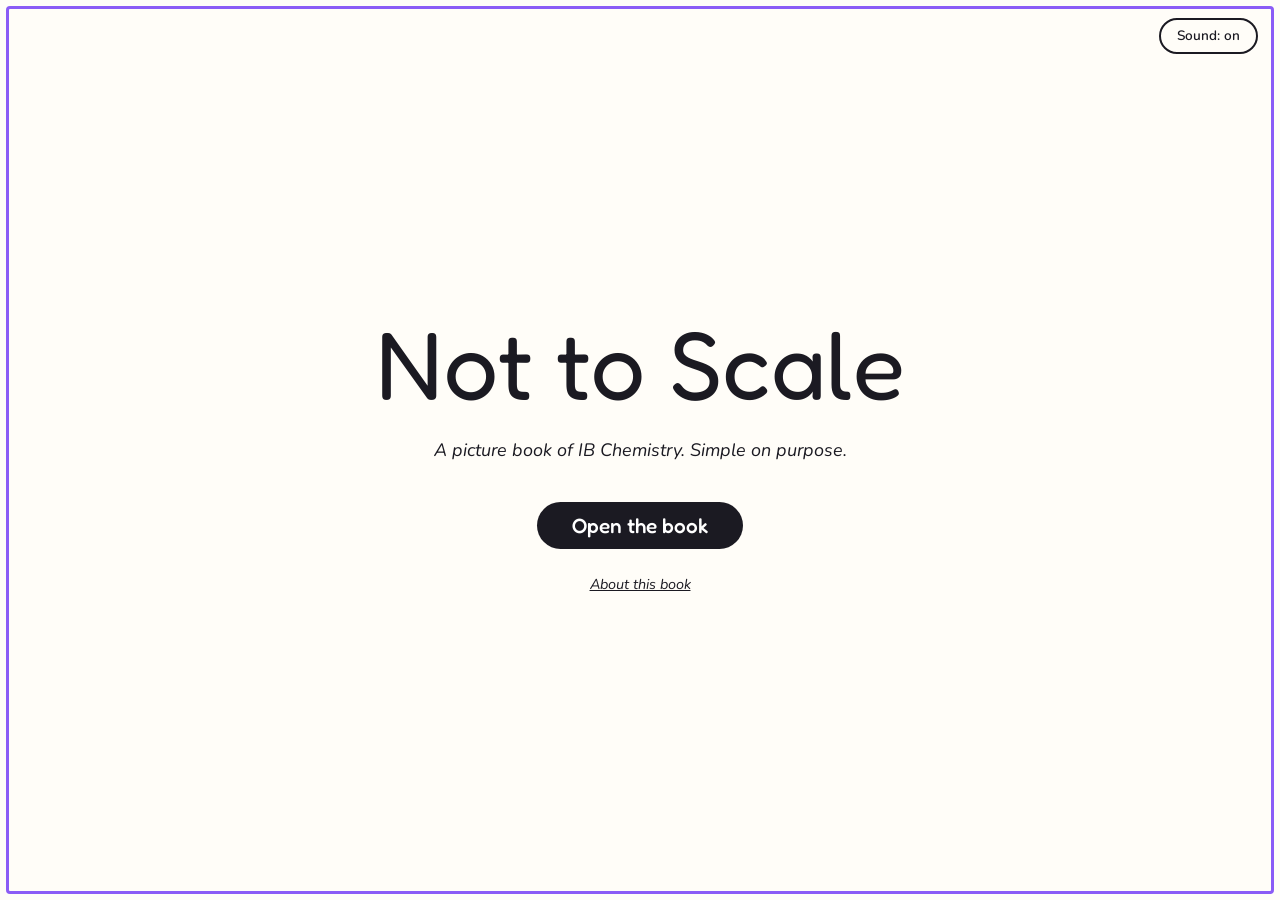
==== dev.html @ e0041e3c "Clean-up: build step (dev.html -> bundled index.html), no-cache dev server, line-ending config, docs" ====
<!DOCTYPE html>
<html lang="en">
<head>
  <meta charset="UTF-8">
  <meta name="viewport" content="width=device-width, initial-scale=1">
  <title>Not to Scale</title>
  <script>document.documentElement.className = "js";</script>
  <link rel="preconnect" href="https://fonts.googleapis.com">
  <link rel="preconnect" href="https://fonts.gstatic.com" crossorigin>
  <link href="https://fonts.googleapis.com/css2?family=Fredoka:wght@400;500&family=Nunito:ital,wght@0,400;0,600;1,400&display=swap" rel="stylesheet">
  <link rel="stylesheet" href="css/styles.css">
</head>
<body>

  <div class="frame" aria-hidden="true"></div>

  <button class="mute" id="mute" type="button" aria-pressed="false">Sound: on</button>

  <div class="topbar" id="topbar" hidden>
    <button class="mute" id="contentsBtn" type="button">Contents</button>
    <span class="counter" id="counter" aria-label="Page number"></span>
    <button class="mute" id="aboutBtn" type="button">About</button>
  </div>

  <!-- Cover: the first tap unlocks audio -->
  <div class="cover" id="cover">
    <h1 class="cover-title">Not to Scale</h1>
    <p class="cover-sub">A picture book of IB Chemistry. Simple on purpose.</p>
    <button class="open-btn" id="openBook" type="button">Open the book</button>
    <button class="about-link" id="aboutLinkCover" type="button">About this book</button>
  </div>

  <!-- About -->
  <section class="contents" id="about" hidden aria-label="About">
    <div class="contents-inner">
      <h2>About</h2>
      <p><em>Not to Scale</em> is a picture book that explains IB Chemistry topics: simple, friendly
      illustrations that move gently, short captions, and things you can tap to see what's really
      going on underneath.</p>
      <p>It simplifies on purpose. Real atoms aren't red, electrons don't really orbit like little
      planets, and almost nothing here is drawn to scale &mdash; every page that simplifies says so,
      in its own small, slightly cheeky footnote. That honesty about models being models is itself
      an IB idea.</p>
      <p>It's mainly for understanding, not for drilling. Still, each page ends with one optional
      <em>Check yourself</em> question in the style of IB paper 1, there is a glossary and a data booklet
      panel (both from the Contents page, and the <em>Data booklet</em> notes under captions open the booklet
      section), and the Contents page marks the pages you've visited. That progress stays in your browser only.</p>
      <p>Where a page quotes a real value, a small <em>Data booklet</em> note says which section of the IB
      Chemistry data booklet (first assessment 2025) it comes from, so you can find it there too. The
      contents page follows the syllabus, with each topic's code.</p>
      <p>Made by an IB Chemistry student, built together with Claude Code.</p>
      <button class="nav-btn" id="aboutClose" type="button">Close</button>
    </div>
  </section>

  <main class="page" id="page" inert>
    <h1 class="title fade" id="title">Not to Scale</h1>

    <div class="rule" aria-hidden="true">
      <span class="cap cap-left"></span>
      <span class="line"></span>
      <span class="cap cap-right"></span>
    </div>

    <!-- Two stacked caption layers; the engine crossfades between them -->
    <div class="captions" id="captions" aria-live="polite">
      <div class="caption" id="capA"></div>
      <div class="caption" id="capB"></div>
    </div>

    <!-- The engine draws each page's picture into #pageRoot -->
    <svg class="scene" id="scene" viewBox="0 0 1000 480" role="img" aria-labelledby="sceneTitle sceneDesc">
      <title id="sceneTitle"></title>
      <desc id="sceneDesc"></desc>
      <g id="pageRoot"></g>
    </svg>

    <p class="legend fade" id="legend" hidden></p>
  </main>

  <nav class="nav" id="nav" aria-label="Pages">
    <button class="nav-btn" id="backBtn" type="button" hidden>&larr; Back</button>
    <button class="nav-btn" id="replayBtn" type="button" hidden>&#8634; Replay</button>
    <button class="nav-btn" id="nextBtn" type="button" hidden>Next &rarr;</button>
  </nav>

  <!-- Contents page -->
  <section class="contents" id="contents" hidden aria-label="Contents">
    <div class="contents-inner">
      <h2>Contents</h2>
      <div id="tocBody"></div>
    </div>
  </section>

  <button class="lab-link" id="labLink" type="button">sound lab</button>
  <section class="lab" id="lab" hidden aria-label="Sound lab">
    <h2>Sound lab</h2>
    <div id="labBody"></div>
    <p class="lab-note">Tune by ear, then send me the numbers below.</p>
    <textarea id="labOut" readonly rows="6" aria-label="Current sound numbers"></textarea>
    <button class="nav-btn" id="labClose" type="button">Close</button>
  </section>

  <script src="https://cdnjs.cloudflare.com/ajax/libs/gsap/3.12.5/gsap.min.js"></script>
  <script src="js/selftest.js"></script>
  <script src="js/sound.js"></script>
  <script src="js/lab.js"></script>
  <script src="js/camera.js"></script>
  <script src="js/hint.js"></script>
  <script src="js/particles.js"></script>
  <script src="js/engine.js"></script>
  <script src="js/kit.js"></script>
  <script src="js/data-quiz.js"></script>
  <script src="js/data-glossary.js"></script>
  <script src="js/data-booklet.js"></script>
  <script src="js/study.js"></script>

  <!-- Pages, in book order (same order as the syllabus plan in pages/00-planned.js).
       To add a page, add one line here (see pages/_template.js). -->
  <script src="pages/00-planned.js"></script>
  <script src="pages/01-hydrogen.js"></script>
  <script src="pages/02-isotopes.js"></script>
  <script src="pages/05-massspec.js"></script>
  <script src="pages/06-emission.js"></script>
  <script src="pages/03-shells.js"></script>
  <script src="pages/07-mole.js"></script>
  <script src="pages/08-gases.js"></script>
  <script src="pages/04-ionic.js"></script>
  <script src="pages/09-covalent.js"></script>
  <script src="pages/10-metallic.js"></script>
  <script src="pages/11-periodic.js"></script>
  <script src="pages/12-functional.js"></script>
  <script src="pages/13-energy.js"></script>
  <script src="pages/14-collision.js"></script>
  <script src="pages/14a-maxwell.js"></script>
  <script src="pages/14b-catalysts.js"></script>
  <script src="pages/15-equilibrium.js"></script>
  <script src="pages/15b-lechatelier.js"></script>
  <script src="pages/16-acids.js"></script>
  <script src="pages/17-redox.js"></script>

  <script src="pages/s1-01-states.js"></script>
  <script src="pages/s1-02-kelvin.js"></script>
  <script src="pages/s1-03-orbitals.js"></script>
  <script src="pages/s1-04-convergence.js"></script>
  <script src="pages/s1-05-successive-ie.js"></script>
  <script src="pages/s1-06-molar-mass.js"></script>
  <script src="pages/s1-07-empirical.js"></script>
  <script src="pages/s1-08-concentration.js"></script>
  <script src="pages/s1-09-avogadros-law.js"></script>
  <script src="pages/s1-10-real-gases.js"></script>
  <script src="pages/s1-11-ideal-gas-law.js"></script>

  <script src="pages/s2-01-ionic-lattice.js"></script>
  <script src="pages/s2-02-multiple-bonds.js"></script>
  <script src="pages/s2-04b-build-molecule.js"></script>
  <script src="pages/s2-03-coordination-bond.js"></script>
  <script src="pages/s2-04-vsepr.js"></script>
  <script src="pages/s2-05-polarity.js"></script>
  <script src="pages/s2-06-giant-covalent.js"></script>
  <script src="pages/s2-07-imf.js"></script>
  <script src="pages/s2-08-chromatography.js"></script>
  <script src="pages/s2-09-benzene.js"></script>
  <script src="pages/s2-10-formal-charge.js"></script>
  <script src="pages/s2-11-hybridization.js"></script>
  <script src="pages/s2-12-metallic-strength.js"></script>
  <script src="pages/s2-13-bonding-triangle.js"></script>
  <script src="pages/s2-14-alloys.js"></script>
  <script src="pages/s2-15-addition-polymers.js"></script>

  <script src="pages/s3-01-periodic-table.js"></script>
  <script src="pages/s3-02-hydrogen.js"></script>
  <script src="pages/s3-03-metals-nonmetals.js"></script>
  <script src="pages/s3-04-oxidation-states.js"></script>
  <script src="pages/s3-05-ionization-dips.js"></script>
  <script src="pages/s3-06-transition-elements.js"></script>
  <script src="pages/s3-07-organic-formulas.js"></script>
  <script src="pages/s3-08-homologous-series.js"></script>
  <script src="pages/s3-09-naming.js"></script>
  <script src="pages/s3-10-isomers.js"></script>

  <script src="pages/r1-01-calorimetry.js"></script>
  <script src="pages/r1-02-bond-energies.js"></script>
  <script src="pages/r1-03-hess.js"></script>
  <script src="pages/r1-04-formation-combustion.js"></script>
  <script src="pages/r1-05-born-haber.js"></script>
  <script src="pages/r1-06-combustion.js"></script>
  <script src="pages/r1-07-fuels.js"></script>
  <script src="pages/r1-08-fuel-cell.js"></script>
  <script src="pages/r1-09-entropy.js"></script>
  <script src="pages/r2-01-rate.js"></script>
  <script src="pages/r2-02-rate-factors.js"></script>
  <script src="pages/r2-03-lechatelier-pt.js"></script>

  <script src="pages/r3-01-amphiprotic.js"></script>
  <script src="pages/r3-02-ph-scale.js"></script>
  <script src="pages/r3-03-kw.js"></script>
  <script src="pages/r3-04-strong-weak.js"></script>
  <script src="pages/r3-04b-acid-picker.js"></script>
  <script src="pages/r3-05-neutralization.js"></script>
  <script src="pages/r3-06-ph-curves.js"></script>
  <script src="pages/r3-07-redox-four-ways.js"></script>
  <script src="pages/r3-08-half-equations.js"></script>
  <script src="pages/r3-09-group-reactivity.js"></script>
  <script src="pages/r3-10-metals-in-acid.js"></script>
  <script src="pages/r3-11-rechargeable.js"></script>
  <script src="pages/r3-12-electrolysis.js"></script>
  <script src="pages/r3-13-organic-redox.js"></script>
  <script src="pages/r3-14-radicals.js"></script>
  <script src="pages/r3-15-nucleophilic-substitution.js"></script>
  <script src="pages/r3-16-electrophilic-addition.js"></script>

  <script>Book.boot();</script>
</body>
</html>
---- css/styles.css ----
/* ---------- Palette ---------- */
:root {
  --paper: #FFFDF8;
  --ink: #1B1A22;
  --proton: #FF3131;
  --electron: #0B44A8;
  --frame: #8B5CF6;
  --tap: #F5A524; /* reserved: "you can tap this" and nothing else */
}

* { box-sizing: border-box; }
[hidden] { display: none !important; }

html, body { margin: 0; min-height: 100%; }

body {
  background: var(--paper);
  color: var(--ink);
  font-family: "Nunito", system-ui, sans-serif;
  font-size: 1.125rem;
}

/* ---------- Frame ---------- */
.frame {
  position: fixed;
  inset: 6px;
  z-index: 30;
  border: 3px solid var(--frame);
  border-radius: 4px;
  pointer-events: none;
}

/* ---------- Cover ---------- */
.cover {
  position: fixed;
  inset: 0;
  z-index: 20;
  background: var(--paper);
  display: flex;
  flex-direction: column;
  align-items: center;
  justify-content: center;
  gap: 1rem;
  padding: 24px;
  text-align: center;
}
.cover-title {
  font-family: "Fredoka", sans-serif;
  font-weight: 400;
  font-size: clamp(3rem, 10vw, 6rem);
  margin: 0;
}
.cover-sub { margin: 0 0 1.5rem; font-style: italic; }
.open-btn {
  font: 500 1.3rem "Fredoka", sans-serif;
  color: #fff;
  background: var(--ink);
  border: 0;
  border-radius: 999px;
  padding: 0.7rem 2.2rem;
  cursor: pointer;
}
.open-btn:hover { background: #33313f; }
.about-link {
  margin-top: 0.5rem;
  background: none;
  border: 0;
  font: italic 0.9rem "Nunito", sans-serif;
  color: var(--ink);
  text-decoration: underline;
  cursor: pointer;
}

/* ---------- Page ---------- */
.page {
  min-height: 100vh;
  padding: 2.5rem 24px 6rem;
  display: flex;
  flex-direction: column;
  align-items: center;
}

.title {
  font-family: "Fredoka", sans-serif;
  font-weight: 400;
  font-size: clamp(2.4rem, 6vw, 4rem);
  margin: 0 0 1.2rem;
  text-align: center;
}

/* ---------- Rule with square end-caps ---------- */
.rule {
  width: 100%;
  height: 12px;
  display: flex;
  align-items: center;
}
.rule .line {
  flex: 1;
  height: 3px;
  background: var(--ink);
  transform-origin: center;
}
.rule .cap { width: 12px; height: 12px; background: var(--ink); flex: none; }

/* ---------- Captions (both pages share one grid cell) ---------- */
.captions {
  margin-top: 1.6rem;
  display: grid;
  justify-items: center;
  width: 100%;
}
.caption {
  grid-area: 1 / 1;
  margin: 0;
  max-width: 42ch;
  text-align: center;
  font-size: clamp(1.05rem, 2vw, 1.3rem);
}
.caption[aria-hidden="true"] { pointer-events: none; }
.caption p { margin: 0 0 0.5rem; }
.footnote { font-style: italic; font-size: 0.95em; }

/* ---------- Scene ---------- */
.scene {
  width: min(100%, 900px);
  height: auto;
  max-height: 52vh;
  margin-top: 1rem;
  overflow: hidden;
}

.orbit { fill: none; stroke: var(--ink); stroke-opacity: 0.18; stroke-width: 2; stroke-dasharray: 2 9; stroke-linecap: round; }
.proton { fill: var(--proton); }
.electron { fill: var(--electron); }

/* Tap-gold ring + invisible hit area over the atom */
.tap-ring { fill: none; stroke: var(--tap); stroke-width: 3; pointer-events: none; }
.hit { fill: transparent; cursor: pointer; }
.hit:focus { outline: none; }
.hit:focus-visible { stroke: var(--frame); stroke-width: 3; stroke-dasharray: 8 8; }
.nucleon-label { font: 500 15px "Fredoka", sans-serif; text-anchor: middle; dominant-baseline: central; pointer-events: none; }
.nuc-sym { font: 500 22px "Fredoka", sans-serif; fill: #fff; text-anchor: middle; dominant-baseline: central; pointer-events: none; }
.atom-name { font: 500 26px "Fredoka", sans-serif; fill: var(--ink); text-anchor: middle; }
.atom-sub { font: italic 400 18px "Nunito", sans-serif; fill: var(--ink); text-anchor: middle; }
.cloud-dot { fill: var(--electron); }
.cloud-blink { fill: var(--electron); }
.cloud-arrow line { stroke: var(--ink); stroke-width: 2.5; stroke-linecap: round; }
.cloud-arrow polygon { fill: var(--ink); }
.arrow-label { font: 500 22px "Fredoka", sans-serif; fill: var(--ink); }

.pointer-label { font: 500 30px "Fredoka", sans-serif; fill: var(--ink); }
.pointer-line { fill: none; stroke: var(--ink); stroke-width: 3; stroke-linecap: round; }
.pointer-head { fill: var(--ink); }

/* ---------- Legend (bottom-left, out of the way of the scenes) ---------- */
.legend {
  position: fixed;
  left: 28px;
  bottom: 24px;
  margin: 0;
  font-style: italic;
  font-size: 0.95rem;
  display: flex;
  gap: 1.2rem;
  align-items: center;
}
.dot { display: inline-block; border-radius: 50%; margin-right: 0.4rem; vertical-align: middle; }
.dot-p { width: 14px; height: 14px; background: var(--proton); }
.dot-n { width: 14px; height: 14px; background: #B8BEC6; margin-left: 0.6rem; }
.dot-e { width: 7px; height: 7px; background: var(--electron); margin-left: 0.6rem; }

/* ---------- Buttons ---------- */
.mute, .nav-btn {
  font: 600 0.9rem "Nunito", sans-serif;
  color: var(--ink);
  background: var(--paper);
  border: 2px solid var(--ink);
  border-radius: 999px;
  padding: 0.4rem 1rem;
  cursor: pointer;
}
.mute { position: fixed; top: 18px; right: 22px; z-index: 40; font-size: 0.85rem; }
.nav { position: fixed; right: 26px; bottom: 20px; z-index: 10; display: flex; gap: 0.6rem; }
.nav-btn { font-size: 1.05rem; padding: 0.5rem 1.3rem; }
.nav-btn:disabled { opacity: 0.4; cursor: default; }

button:focus-visible { outline: 3px solid var(--frame); outline-offset: 3px; }

/* Tap-gold glow: only ever used to say "tap me" */
.nav-btn.attn {
  border-color: var(--tap);
  box-shadow: 0 0 0 4px rgba(245, 165, 36, 0.35);
  animation: glow 1.4s ease-in-out infinite;
}
@keyframes glow {
  50% { box-shadow: 0 0 0 9px rgba(245, 165, 36, 0.12); }
}

/* ---------- Top bar (contents + page counter) ---------- */
.topbar { position: fixed; top: 18px; left: 22px; z-index: 40; display: flex; align-items: center; gap: 0.8rem; }
.topbar .mute { position: static; }
.counter { font: 600 0.85rem "Nunito", sans-serif; }

/* ---------- Contents page ---------- */
.contents { position: fixed; inset: 0; z-index: 35; background: var(--paper); overflow-y: auto; padding: 5rem 24px 3rem; }
.contents-inner { max-width: 640px; margin: 0 auto; }
.contents h2 { font: 400 2.4rem "Fredoka", sans-serif; margin: 0 0 1.5rem; }
.contents h3 { font: 500 1.05rem "Fredoka", sans-serif; margin: 1.6rem 0 0.4rem; color: var(--frame); }
.contents ul { list-style: none; margin: 0; padding: 0; }
.contents li { margin: 0.15rem 0; }
.toc-item { font: 600 1.05rem "Nunito", sans-serif; color: var(--ink); background: none; border: 0; padding: 0.3rem 0; cursor: pointer; text-align: left; }
.toc-item:hover { text-decoration: underline; }
.toc-soon { color: #8a8790; font-size: 1rem; padding: 0.3rem 0; }
.toc-soon span { font-style: italic; font-size: 0.85rem; }
.contents .toc-code { font: 600 0.75rem "Nunito", sans-serif; color: #6b6875; margin-left: 0.6rem; }

/* Pointer into the IB data booklet, under a caption */
.booklet {
  display: inline-block;
  margin-top: 0.3rem;
  padding: 0.35rem 0.75rem;
  border-left: 3px solid var(--frame);
  border-radius: 4px;
  background: rgba(139, 92, 246, 0.07);
  font-size: 0.82em;
  text-align: left;
}
.booklet span { font: 500 0.95em "Fredoka", sans-serif; margin-right: 0.35rem; }

/* ---------- Sound lab ---------- */
.lab-link {
  position: fixed;
  left: 50%;
  bottom: 8px;
  transform: translateX(-50%);
  z-index: 10;
  background: none;
  border: 0;
  font: italic 0.75rem "Nunito", sans-serif;
  color: #777;
  text-decoration: underline;
  cursor: pointer;
}
.lab {
  position: fixed;
  right: 22px;
  top: 60px;
  bottom: 20px;
  width: min(360px, calc(100vw - 44px));
  z-index: 50;
  overflow-y: auto;
  background: var(--paper);
  border: 2px solid var(--ink);
  border-radius: 14px;
  padding: 1rem 1.2rem;
  font-size: 0.9rem;
}
.lab h2 { font: 500 1.4rem "Fredoka", sans-serif; margin: 0 0 0.5rem; }
.lab fieldset { min-width: 0; border: 1px solid #ccc; border-radius: 8px; margin: 0 0 0.8rem; }
.lab legend { font-weight: 600; padding: 0 0.4rem; }
.lab label { display: grid; grid-template-columns: 7.5rem minmax(0, 1fr) 3rem; align-items: center; gap: 0.5rem; margin: 0.2rem 0; }
.lab input[type=range] { width: 100%; min-width: 0; }
.lab-play { font-size: 0.85rem; padding: 0.2rem 0.9rem; margin-bottom: 0.3rem; }
.lab textarea { width: 100%; font: 0.8rem monospace; margin-bottom: 0.6rem; }
.lab-note { margin: 0.3rem 0; font-style: italic; }

/* ---------- Intro starting state (only when JS is running) ---------- */
.js .fade { opacity: 0; }
.js .rule .line { transform: scaleX(0); }
.js .rule .cap { opacity: 0; }

@media (max-width: 600px) {
  .legend { position: static; margin-top: 0.5rem; }
  .page { padding-bottom: 7rem; }
}

/* ---------- Shared bits for pages 5 onward ---------- */
.particle { fill: var(--ion, #4C6E9E); }
:root { --ion: #4C6E9E; --heat: #E05A2B; --product: #2E9E63; --pos-ion: var(--proton); --neg-ion: var(--electron); }
.molecule-label { font: 500 20px "Fredoka", sans-serif; fill: var(--ink); text-anchor: middle; }
.axis-line { stroke: var(--ink); stroke-width: 2.5; stroke-linecap: round; fill: none; }
.energy-curve { stroke: var(--ink); stroke-width: 3; fill: none; stroke-linecap: round; }
.energy-fill { fill: var(--heat); opacity: 0.18; }
.spectrum-strip { fill: #14121b; }
.spectrum-line { stroke-width: 5; }
.mass-bar { fill: var(--electron); }
.mass-axis-label, .graph-label { font: 500 15px "Fredoka", sans-serif; fill: var(--ink); text-anchor: middle; }
.wire { stroke: var(--ink); stroke-width: 4; fill: none; stroke-linecap: round; }
.h-plus { fill: #fff; stroke: var(--ink); stroke-width: 2; }
.h-plus-label { font: 700 13px "Fredoka", sans-serif; fill: var(--ink); text-anchor: middle; dominant-baseline: central; pointer-events: none; }
.flow-arrow { fill: var(--tap); }
.ball { fill: #8B8590; }

/* ---------- Reduced motion ---------- */
@media (prefers-reduced-motion: reduce) {
  .nav-btn.attn { animation: none; outline: 3px solid var(--tap); outline-offset: 3px; }
}

/* ---------- Study tools: Check yourself, glossary, data booklet, contents search ---------- */
.study-panel { z-index: 36; }
.sp-sub { color: #5d5a66; font-size: 0.95rem; margin: 0.3rem 0 0.8rem; }
.sp-search { width: 100%; box-sizing: border-box; font: 400 1rem "Nunito", sans-serif; padding: 0.55rem 0.9rem; border: 2px solid var(--ink); border-radius: 999px; background: var(--paper); color: var(--ink); margin: 0.2rem 0 0.6rem; }
.sp-link { font: 600 0.9rem "Nunito", sans-serif; color: var(--frame); background: none; border: 0; padding: 0.15rem 0; margin-right: 1rem; cursor: pointer; text-decoration: underline; text-align: left; }
.sp-close { margin-top: 2rem; }
.toc-tools { margin: 0 0 1.2rem; }
.toc-buttons { display: flex; gap: 0.6rem; flex-wrap: wrap; margin: 0.3rem 0; }
.toc-mark { display: inline-block; width: 1.3rem; font-size: 0.8rem; color: var(--frame); }
.toc-mark.right { color: #2E9E63; font-weight: 700; }
.bk-link { font: inherit; color: var(--frame); background: none; border: 0; padding: 0; cursor: pointer; text-decoration: underline; }
.gl-list dt { font: 500 1.1rem "Fredoka", sans-serif; margin-top: 1rem; }
.gl-list dd { margin: 0.15rem 0 0; }
.gl-links { margin-top: 0.2rem; }
.bk-chips { display: flex; flex-wrap: wrap; gap: 0.4rem; margin: 0.5rem 0 1rem; }
.bk-chip { font: 600 0.9rem "Nunito", sans-serif; padding: 0.3rem 0.7rem; border: 2px solid var(--ink); border-radius: 999px; background: var(--paper); color: var(--ink); cursor: pointer; }
.bk-chip.active { background: var(--ink); color: var(--paper); }
.bk-chip.missing { opacity: 0.45; }
.bk-view h3 { font: 500 1.25rem "Fredoka", sans-serif; margin: 0.5rem 0; color: var(--ink); }
.bk-scroll { overflow-x: auto; }
.bk-table { border-collapse: collapse; font-size: 0.92rem; width: 100%; }
.bk-table th, .bk-table td { padding: 0.25rem 0.6rem; text-align: left; border-bottom: 1px solid rgba(0,0,0,0.12); }
.bk-table th { font: 500 0.85rem "Fredoka", sans-serif; color: var(--frame); }
.bk-list dt { font-weight: 600; margin-top: 0.7rem; }
.bk-list dd { margin: 0.1rem 0 0; }
.quiz-q { font: 500 1.3rem "Fredoka", sans-serif; margin: 0.4rem 0 1rem; }
.quiz-opts { display: grid; gap: 0.6rem; }
.quiz-opt { display: flex; gap: 0.8rem; align-items: flex-start; text-align: left; font: 400 1.05rem "Nunito", sans-serif; padding: 0.7rem 1rem; border: 2px solid var(--ink); border-radius: 16px; background: var(--paper); color: var(--ink); cursor: pointer; }
.quiz-opt:not(:disabled):hover { background: rgba(139, 92, 246, 0.08); }
.quiz-opt:disabled { cursor: default; }
.quiz-opt.right { border-color: #2E9E63; background: rgba(46, 158, 99, 0.14); }
.quiz-opt.wrong { border-color: #FF3131; background: rgba(255, 49, 49, 0.1); }
.quiz-letter { font: 500 1rem "Fredoka", sans-serif; min-width: 1.4rem; }
.quiz-feedback { margin-top: 1rem; }
.quiz-row { display: flex; gap: 0.6rem; flex-wrap: wrap; margin-top: 0.8rem; }

/* ---------- Draggable controls on "now you try" steps ---------- */
.sl { cursor: pointer; outline: none; }
.sl-track { stroke: #cfcad6; stroke-width: 8; stroke-linecap: round; }
.sl-fill { stroke: var(--frame); stroke-width: 8; stroke-linecap: round; }
.sl-knob { fill: #fff; stroke: var(--ink); stroke-width: 3; }
.sl:focus-visible .sl-knob { stroke: var(--tap); stroke-width: 5; }
.dragger { cursor: grab; touch-action: none; }
.dragger:active { cursor: grabbing; }
.chip { cursor: pointer; outline: none; }
.chip:focus-visible rect.chip-bg { stroke: var(--tap); stroke-width: 5; }
.tray { outline: none; }
.tray:focus-visible circle { stroke: var(--tap); stroke-width: 5; }
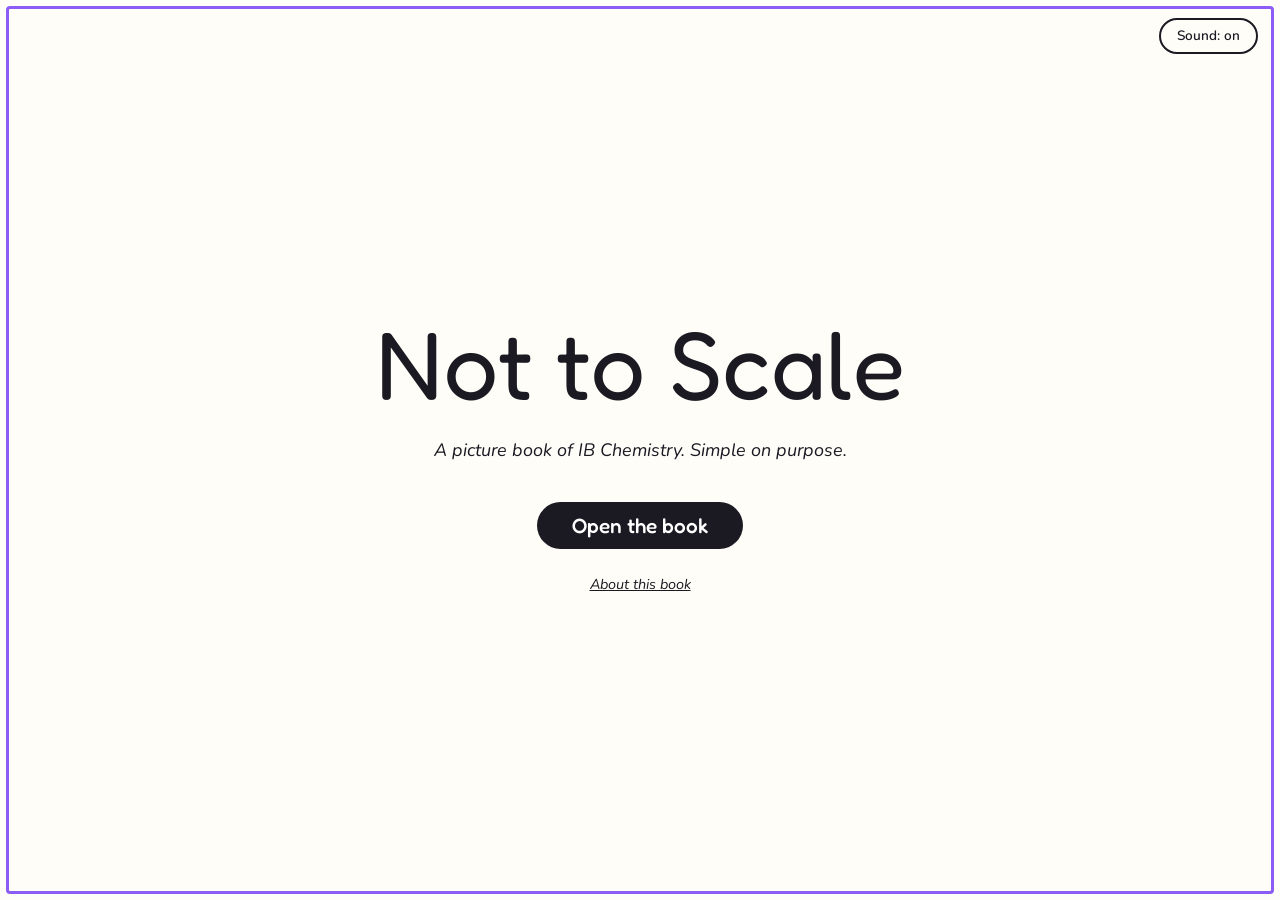
==== commit 6a34a499: "Easter egg: Konami code opens an impossible research-level assessment Co-Authored-By: Claude Sonnet " ====
--- a/dev.html
+++ b/dev.html
@@ -114,6 +114,7 @@
   <script src="js/data-glossary.js"></script>
   <script src="js/data-booklet.js"></script>
   <script src="js/study.js"></script>
+  <script src="js/egg.js"></script>
 
   <!-- Pages, in book order (same order as the syllabus plan in pages/00-planned.js).
        To add a page, add one line here (see pages/_template.js). -->
--- a/css/styles.css
+++ b/css/styles.css
@@ -345,3 +345,18 @@
 .chip:focus-visible rect.chip-bg { stroke: var(--tap); stroke-width: 5; }
 .tray { outline: none; }
 .tray:focus-visible circle { stroke: var(--tap); stroke-width: 5; }
+
+/* ---------- Easter egg: the unscheduled assessment ---------- */
+.egg { background: #14101C; color: #F4E9D8; }
+.egg h2 { color: #FF5A4D; }
+.egg .egg-warn { color: #FFB020; font-weight: 700; }
+.egg .egg-meta { font: 500 0.95rem "Fredoka", sans-serif; color: #C8BFD6; }
+.egg .egg-clock { font-family: ui-monospace, Consolas, monospace; color: #FF5A4D; }
+.egg .egg-q { font: 400 1.15rem "Nunito", sans-serif; line-height: 1.55; }
+.egg .egg-ans { width: 100%; box-sizing: border-box; font: 400 1rem "Nunito", sans-serif; padding: 0.7rem 0.9rem; border: 2px solid #6B5B80; border-radius: 12px; background: #1E1830; color: #F4E9D8; margin: 0.6rem 0; }
+.egg .egg-out { margin-top: 1rem; font-style: italic; color: #FFB020; }
+.egg .nav-btn, .egg .sp-close { background: #1E1830; color: #F4E9D8; border-color: #6B5B80; }
+@media (prefers-reduced-motion: no-preference) { .egg h2 { animation: egg-flicker 2.4s infinite; } }
+@keyframes egg-flicker { 0%, 100% { opacity: 1; } 46% { opacity: 1; } 48% { opacity: 0.35; } 50% { opacity: 1; } 52% { opacity: 0.6; } 54% { opacity: 1; } }
+
+.egg ~ .topbar .counter, body:has(.egg:not([hidden])) .counter { color: #C8BFD6; }
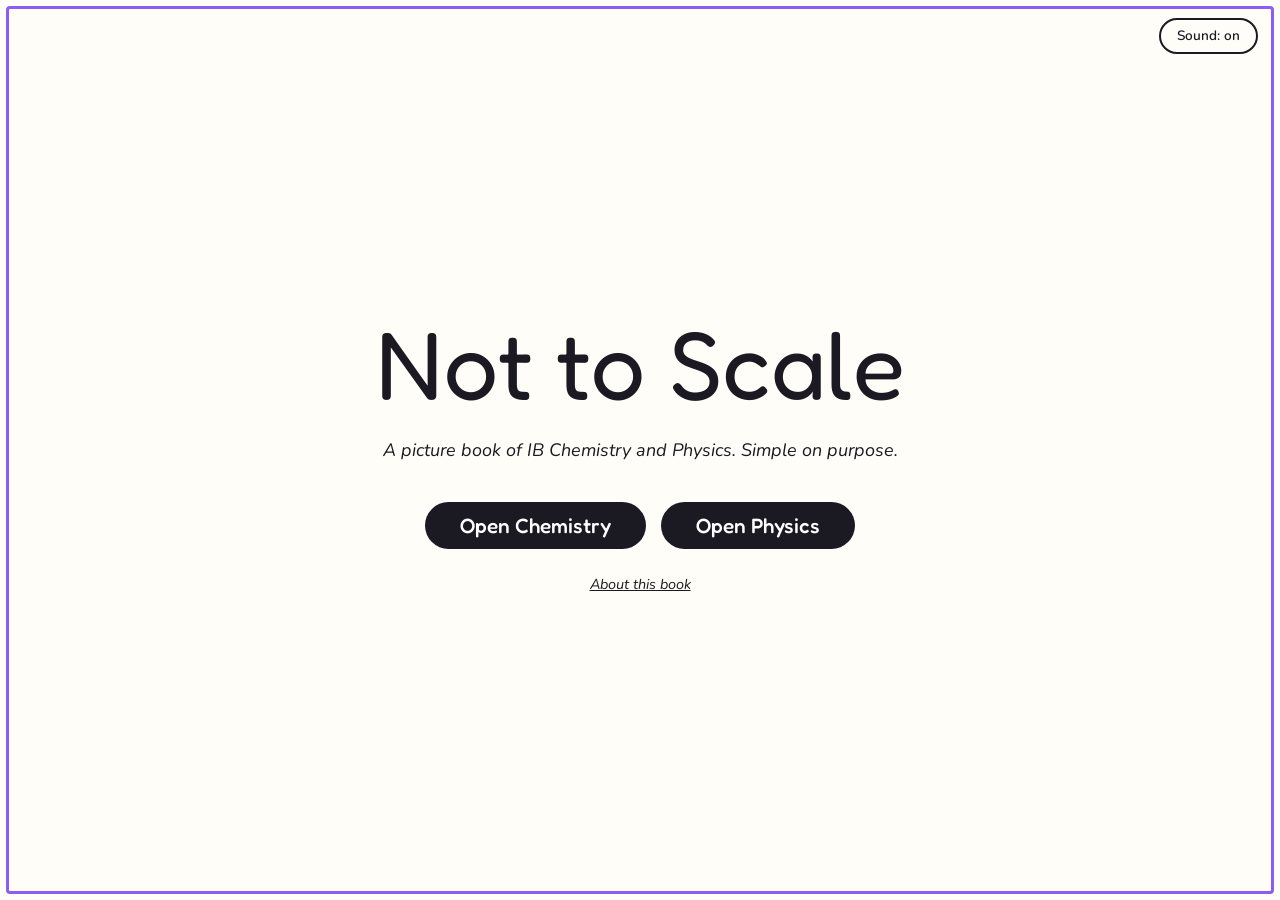
==== commit e25c7130: "Physics Batch 0: one book, two subjects (subject-aware engine, contents tabs, cover, study tools, ph" ====
--- a/dev.html
+++ b/dev.html
@@ -25,8 +25,11 @@
   <!-- Cover: the first tap unlocks audio -->
   <div class="cover" id="cover">
     <h1 class="cover-title">Not to Scale</h1>
-    <p class="cover-sub">A picture book of IB Chemistry. Simple on purpose.</p>
-    <button class="open-btn" id="openBook" type="button">Open the book</button>
+    <p class="cover-sub">A picture book of IB Chemistry and Physics. Simple on purpose.</p>
+    <div class="cover-buttons">
+      <button class="open-btn" id="openBook" type="button">Open Chemistry</button>
+      <button class="open-btn" id="openPhysics" type="button">Open Physics</button>
+    </div>
     <button class="about-link" id="aboutLinkCover" type="button">About this book</button>
   </div>
 
@@ -34,7 +37,7 @@
   <section class="contents" id="about" hidden aria-label="About">
     <div class="contents-inner">
       <h2>About</h2>
-      <p><em>Not to Scale</em> is a picture book that explains IB Chemistry topics: simple, friendly
+      <p><em>Not to Scale</em> is a picture book that explains IB Chemistry and IB Physics (HL) topics: simple, friendly
       illustrations that move gently, short captions, and things you can tap to see what's really
       going on underneath.</p>
       <p>It simplifies on purpose. Real atoms aren't red, electrons don't really orbit like little
@@ -46,9 +49,10 @@
       panel (both from the Contents page, and the <em>Data booklet</em> notes under captions open the booklet
       section), and the Contents page marks the pages you've visited. That progress stays in your browser only.</p>
       <p>Where a page quotes a real value, a small <em>Data booklet</em> note says which section of the IB
-      Chemistry data booklet (first assessment 2025) it comes from, so you can find it there too. The
-      contents page follows the syllabus, with each topic's code.</p>
-      <p>Made by an IB Chemistry student, built together with Claude Code.</p>
+      Chemistry data booklet (or the IB Physics booklet, on the Physics pages; first assessment 2025) it comes
+      from, so you can find it there too. The contents page has a tab for each subject and follows the
+      syllabus, with each topic's code.</p>
+      <p>Made by an IB student, built together with Claude Code.</p>
       <button class="nav-btn" id="aboutClose" type="button">Close</button>
     </div>
   </section>
@@ -113,12 +117,17 @@
   <script src="js/data-quiz.js"></script>
   <script src="js/data-glossary.js"></script>
   <script src="js/data-booklet.js"></script>
+  <script src="js/data-quiz-physics.js"></script>
+  <script src="js/data-glossary-physics.js"></script>
+  <script src="js/data-booklet-physics.js"></script>
+  <script src="js/data-booklet-physics-extra.js"></script>
   <script src="js/study.js"></script>
   <script src="js/egg.js"></script>
 
   <!-- Pages, in book order (same order as the syllabus plan in pages/00-planned.js).
        To add a page, add one line here (see pages/_template.js). -->
   <script src="pages/00-planned.js"></script>
+  <script src="pages/00-physics-planned.js"></script>
   <script src="pages/01-hydrogen.js"></script>
   <script src="pages/02-isotopes.js"></script>
   <script src="pages/05-massspec.js"></script>
--- a/css/styles.css
+++ b/css/styles.css
@@ -360,3 +360,61 @@
 @keyframes egg-flicker { 0%, 100% { opacity: 1; } 46% { opacity: 1; } 48% { opacity: 0.35; } 50% { opacity: 1; } 52% { opacity: 0.6; } 54% { opacity: 1; } }
 
 .egg ~ .topbar .counter, body:has(.egg:not([hidden])) .counter { color: #C8BFD6; }
+
+/* ---------- Easter egg: the awakening (plays before the assessment; js/egg.js) ---------- */
+.egg-intro { position: fixed; inset: 0; z-index: 60; background: #050308; color: #F4E9D8; overflow: hidden; outline: none; cursor: pointer; animation: egg-in 0.35s both; }
+.egg-cam { position: absolute; inset: 0; display: grid; place-items: center; }
+.egg-vig { position: absolute; inset: 0; pointer-events: none; background: radial-gradient(circle at 50% 46%, transparent 38%, #000 100%); }
+.egg-line { position: absolute; margin: 0; padding: 0 24px; text-align: center; font: 700 clamp(1.5rem, 5vw, 3rem) "Fredoka", sans-serif; letter-spacing: 0.1em; text-transform: uppercase; opacity: 0; }
+.egg-l1 { color: #FF3B2F; text-shadow: 0 0 18px rgba(255, 59, 47, 0.6); }
+.egg-l2 { color: #F4E9D8; font-size: clamp(1.2rem, 4vw, 2.2rem); }
+.egg-term { position: absolute; left: 50%; top: 50%; width: min(92vw, 620px); transform: translate(-50%, -50%); font: 400 clamp(0.78rem, 2.1vw, 0.98rem) ui-monospace, Consolas, "Courier New", monospace; line-height: 1.55; transition: opacity 0.5s; }
+.egg-t { margin: 0; display: flex; gap: 0.8em; color: #7CFFB2; white-space: pre-wrap; }
+.egg-t .egg-k { flex: 0 0 11em; color: #5F8C73; }
+.egg-cmd { color: #FFB020; margin-top: 0.7em; }
+.egg-bar { color: #7CFFB2; letter-spacing: 0.02em; }
+.egg-err { color: #FF3B2F; font-weight: 700; }
+.egg-demon { position: absolute; width: min(50vmin, 300px); height: auto; margin-top: -6vh; opacity: 0; transform: scale(1.12); transition: opacity 1.3s ease, transform 1.3s ease; }
+.egg-title { position: absolute; bottom: 12vh; margin: 0; padding: 0 16px; text-align: center; font: 700 clamp(1.5rem, 5.5vw, 3.2rem) "Fredoka", sans-serif; letter-spacing: 0.1em; text-transform: uppercase; color: #FF3B2F; text-shadow: 0 0 18px rgba(255, 59, 47, 0.55), 0 2px 0 #000; opacity: 0; transform: scale(2.4); transition: opacity 0.35s, transform 0.35s; }
+.egg-skip { position: absolute; top: 18px; right: 22px; margin: 0; font: 500 0.85rem "Fredoka", sans-serif; color: #8F85A3; opacity: 0; animation: egg-fade 0.6s 0.8s both; }
+.egg-leaving { pointer-events: none; animation: egg-out 0.35s forwards; }
+
+/* the first time opens with the two big warnings; the terminal starts after them */
+.egg-first .egg-l1 { animation: egg-line 1.1s 0.4s both; }
+.egg-first .egg-l2 { animation: egg-line 1.7s 1.2s both; }
+.egg-quick .egg-line { display: none; }
+
+/* the error: the screen flickers red and shakes */
+.egg-glitch { animation: egg-red 0.7s 2; }
+.egg-glitch .egg-cam { animation: egg-quake 0.7s 2; }
+
+.egg-term-off .egg-term { opacity: 0; }
+.egg-reveal .egg-demon { opacity: 1; transform: scale(1); }
+.egg-chosen .egg-title { opacity: 1; transform: scale(1); }
+
+/* reduced motion: the still demon, no typing, shaking or flashing */
+.egg-calm, .egg-calm .egg-skip { animation: none; }
+.egg-calm .egg-demon, .egg-calm .egg-title, .egg-calm .egg-skip { opacity: 1; transform: none; transition: none; }
+.egg-calm .egg-line, .egg-calm .egg-term { display: none; }
+
+@keyframes egg-in { from { opacity: 0; } }
+@keyframes egg-out { to { opacity: 0; } }
+@keyframes egg-fade { from { opacity: 0; } to { opacity: 1; } }
+@keyframes egg-line { 0% { opacity: 0; letter-spacing: 0.3em; } 20% { opacity: 1; letter-spacing: 0.1em; } 80% { opacity: 1; } 100% { opacity: 0; } }
+@keyframes egg-red { 0%, 100% { background: #050308; } 20% { background: #5A0A0E; } 40% { background: #050308; } 60% { background: #3A0508; } 80% { background: #050308; } }
+@keyframes egg-quake {
+  0% { transform: translate(0, 0); } 15% { transform: translate(-6px, 2px); } 30% { transform: translate(7px, -3px); }
+  45% { transform: translate(-8px, 3px); } 60% { transform: translate(6px, 2px); } 75% { transform: translate(-5px, -2px); } 100% { transform: translate(0, 0); }
+}
+.egg .egg-gate { margin-top: 1.4rem; padding-top: 1rem; border-top: 2px dashed #6B5B80; }
+.egg .egg-gate-q { font: 600 1.25rem "Fredoka", sans-serif; color: #FF5A4D; margin: 0 0 0.4rem; }
+.egg .egg-gate .nav-btn { margin-right: 0.6rem; }
+
+/* ---------- Two subjects: cover buttons, contents tabs, physics palette ---------- */
+:root { --velocity: #22B6A5; --force: #1B1A22; --field: #6A2BD9; --energy-k: #2E6FE0; --energy-p: #2E9E63; --energy-th: #E05A2B; }
+.cover-buttons { display: flex; gap: 0.9rem; flex-wrap: wrap; justify-content: center; }
+.toc-tabs { display: flex; gap: 0.5rem; margin: 0 0 1rem; border-bottom: 2px solid var(--ink); }
+.toc-tab { font: 500 1.1rem "Fredoka", sans-serif; color: var(--ink); background: none; border: 2px solid transparent; border-bottom: 0; border-radius: 12px 12px 0 0; padding: 0.4rem 1.2rem; cursor: pointer; margin-bottom: -2px; }
+.toc-tab:hover { background: #F1ECE1; }
+.toc-tab.active { background: var(--ink); color: #fff; }
+.toc-tab:focus-visible { outline: 3px solid var(--frame); outline-offset: 2px; }
